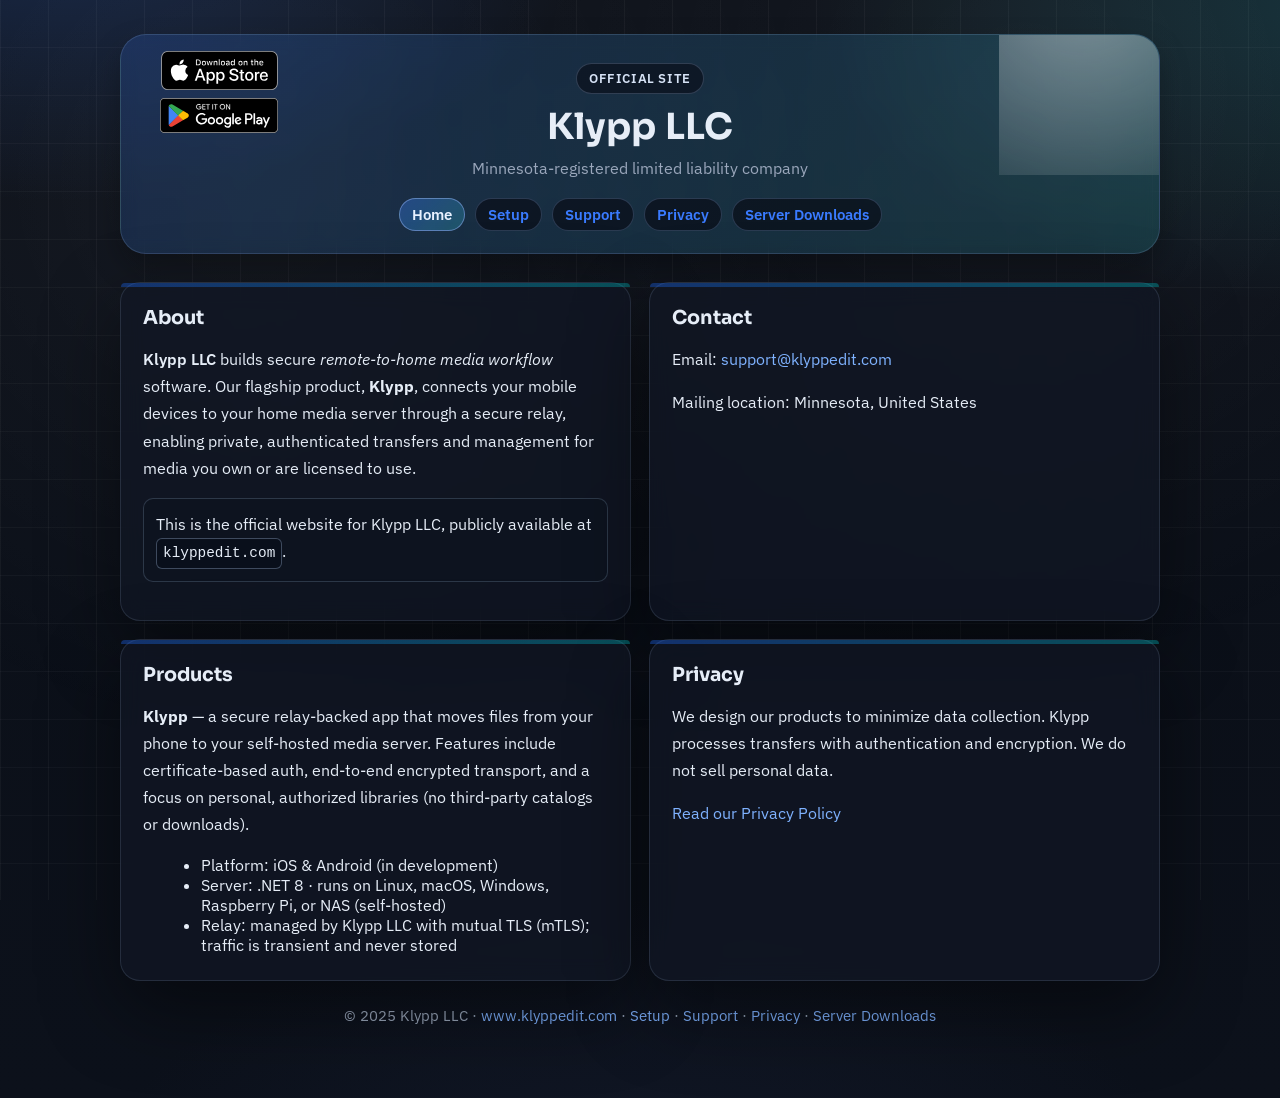
==== index.html @ 2ac0d542 "Added iOS and Android badges and links for download" ====
<!-- index.html -->
<!DOCTYPE html>
<html lang="en">

<head>
  <meta charset="UTF-8" />
  <title>Klypp LLC – Official Website</title>
  <meta name="viewport" content="width=device-width, initial-scale=1" />
  <meta name="description"
    content="Klypp LLC builds secure remote-to-home media workflow software, including the Klypp app." />

  <!-- Open Graph -->
  <meta property="og:title" content="Klypp LLC – Official Website" />
  <meta property="og:site_name" content="Klypp LLC" />
  <meta property="og:type" content="website" />
  <meta property="og:url" content="https://www.klyppedit.com/" />
  <meta property="og:description" content="Klypp LLC builds secure remote-to-home media workflow software." />

  <style>
    @import url("https://fonts.googleapis.com/css2?family=Sora:wght@500;600;700&family=IBM+Plex+Sans:wght@400;500;600;700&display=swap");

    :root {
      --bg: #0b0f17;
      --fg: #e6edf7;
      --muted: #9aa7bb;
      --card: rgba(17, 23, 36, .72);
      --link: #7fb2ff;
      --accent: #3a7bff;
      --accent-2: #36d1dc;
      --ring: rgba(63, 135, 255, .28);
      --radius: 20px;
      --border: rgba(141, 162, 196, .18);
      --shadow: 0 28px 80px rgba(0, 0, 0, .45);
      --shadow-soft: 0 14px 30px rgba(0, 0, 0, .28);
    }

    * {
      box-sizing: border-box;
    }

    body {
      font-family: "IBM Plex Sans", "Segoe UI", Tahoma, sans-serif;
      margin: 0;
      padding: 34px 16px 54px;
      background:
        radial-gradient(900px 520px at 5% -10%, rgba(58, 123, 255, .22) 0%, rgba(58, 123, 255, 0) 60%),
        radial-gradient(1000px 520px at 110% 0%, rgba(54, 209, 220, .18) 0%, rgba(54, 209, 220, 0) 60%),
        radial-gradient(1000px 700px at 50% 120%, rgba(20, 27, 45, .9) 0%, rgba(11, 15, 23, 0) 60%),
        linear-gradient(180deg, #0b0f17 0%, #0c111b 100%);
      color: var(--fg);
    }

    body::before {
      content: "";
      position: fixed;
      inset: 0;
      background:
        radial-gradient(circle at 20% 20%, rgba(255, 255, 255, .05), transparent 45%),
        radial-gradient(circle at 80% 10%, rgba(255, 255, 255, .05), transparent 45%),
        linear-gradient(90deg, rgba(255, 255, 255, .04) 1px, transparent 1px) 0 0/48px 48px,
        linear-gradient(0deg, rgba(255, 255, 255, .03) 1px, transparent 1px) 0 0/48px 48px;
      pointer-events: none;
      z-index: -1;
    }

    .wrap {
      max-width: 1040px;
      margin: 0 auto;
    }

    header.hero {
      text-align: center;
      margin-bottom: 28px;
      background: linear-gradient(135deg, rgba(58, 123, 255, .18), rgba(54, 209, 220, .16));
      border: 1px solid rgba(122, 150, 200, .25);
      border-radius: 26px;
      padding: 26px 20px 20px;
      box-shadow: var(--shadow-soft);
      position: relative;
      overflow: hidden;
      backdrop-filter: blur(8px);
      min-height: 220px;
      display: flex;
      flex-direction: column;
      align-items: center;
      justify-content: center;
    }

    header.hero::after {
      content: "";
      position: absolute;
      width: 280px;
      height: 280px;
      right: -120px;
      top: -140px;
      background: radial-gradient(circle at 30% 30%, rgba(255, 255, 255, .45), rgba(255, 255, 255, 0));
      pointer-events: none;
    }

    .eyebrow {
      display: inline-flex;
      align-items: center;
      gap: 8px;
      padding: 6px 12px;
      border-radius: 999px;
      background: rgba(10, 16, 28, .7);
      border: 1px solid rgba(141, 162, 196, .28);
      color: #d6e2f5;
      font-weight: 600;
      font-size: .82rem;
      margin-bottom: 10px;
      text-transform: uppercase;
      letter-spacing: .6px;
    }

    h1 {
      margin: 0 0 6px;
      font-size: 2.25rem;
      font-family: "Sora", "Trebuchet MS", sans-serif;
      letter-spacing: .2px;
    }

    .subtitle {
      color: var(--muted);
      margin: 0;
    }

    nav {
      display: flex;
      gap: 10px;
      justify-content: center;
      margin: 16px 0 0;
      flex-wrap: wrap;
    }

    nav a {
      color: var(--accent);
      text-decoration: none;
      padding: 6px 12px;
      border-radius: 999px;
      border: 1px solid rgba(122, 150, 200, .28);
      background: rgba(9, 14, 24, .7);
      font-weight: 600;
      font-size: .92rem;
    }

    nav a:hover {
      background: rgba(14, 22, 36, .85);
      border-color: rgba(140, 170, 220, .45);
    }

    nav a.is-active {
      background: linear-gradient(135deg, rgba(58, 123, 255, .35), rgba(54, 209, 220, .25));
      border-color: rgba(123, 158, 220, .65);
      color: #e8f1ff;
      cursor: default;
    }

    .hero-badges {
      position: absolute;
      top: 16px;
      left: 16px;
      display: inline-flex;
      flex-direction: column;
      gap: 8px;
      align-items: center;
      z-index: 2;
    }

    .store-badge {
      display: inline-flex;
      align-items: center;
      text-decoration: none;
      background: transparent;
      padding: 0;
      border-radius: 0;
    }

    .store-badge img {
      width: 150px;
      height: 35px;
      object-fit: contain;
      display: block;
    }

    .store-badge.ios img {
      width: 164px;
      height: 39px;
    }

    .store-badge:hover {
      text-decoration: none;
    }

    @media (max-width: 720px) {
      .hero-badges {
        position: static;
        margin-bottom: 10px;
        align-self: flex-start;
      }
    }

    .grid {
      display: grid;
      gap: 18px;
      grid-template-columns: 1fr;
    }

    @media (min-width: 880px) {
      .grid {
        grid-template-columns: 1fr 1fr;
      }
    }

    .card {
      background: var(--card);
      border-radius: var(--radius);
      box-shadow: var(--shadow);
      padding: 22px;
      border: 1px solid var(--border);
      position: relative;
      backdrop-filter: blur(12px);
    }

    .card::before {
      content: "";
      position: absolute;
      inset: 0 0 auto 0;
      height: 4px;
      border-radius: var(--radius) var(--radius) 0 0;
      background: linear-gradient(90deg, rgba(26, 91, 216, .6), rgba(0, 160, 166, .6));
      opacity: .7;
    }

    h2 {
      margin-top: 0;
      font-size: 1.2rem;
      font-family: "Sora", "Trebuchet MS", sans-serif;
    }

    p {
      line-height: 1.7;
    }

    ul {
      margin: .6rem 0 .2rem 1.1rem;
    }

    a {
      color: var(--link);
      text-decoration: none;
    }

    a:hover {
      text-decoration: underline;
    }

    .kbd {
      display: inline-block;
      padding: 2px 6px;
      border-radius: 6px;
      background: rgba(10, 16, 28, .85);
      border: 1px solid rgba(141, 162, 196, .4);
      color: #e6edf7;
      font-family: ui-monospace, SFMono-Regular, Menlo, Consolas, monospace;
      font-size: .9em;
    }

    .footer {
      text-align: center;
      color: var(--muted);
      margin-top: 22px;
      font-size: .95rem;
    }

    .note {
      background: rgba(13, 20, 32, .7);
      border: 1px solid rgba(141, 162, 196, .25);
      padding: 12px;
      border-radius: 10px;
    }

    .brand {
      font-weight: 600;
    }

    @media (prefers-reduced-motion: reduce) {
      * {
        animation-duration: .001ms !important;
        animation-iteration-count: 1 !important;
        transition: none !important;
      }
    }
  </style>

  <!-- JSON-LD -->
  <script type="application/ld+json">
  {
    "@context":"https://schema.org",
    "@type":"Organization",
    "name":"Klypp LLC",
    "url":"https://www.klyppedit.com/",
    "email":"support@klyppedit.com",
    "logo":"https://www.klyppedit.com/favicon.ico",
    "address": { "@type":"PostalAddress", "addressRegion":"Minnesota", "addressCountry":"US" }
  }
  </script>
</head>

<body>
  <div class="wrap">
    <header class="hero">
      <div class="hero-badges">
        <a class="store-badge ios" href="https://testflight.apple.com/join/W4XHxtNN" target="_blank" rel="noreferrer" aria-label="Download on the App Store">
          <img src="assets/app-store-badge.svg" alt="Download on the App Store" />
        </a>
        <a class="store-badge android" href="https://play.google.com/store/apps/details?id=com.klyppedit.klypp&pcampaignid=web_share" target="_blank" rel="noreferrer" aria-label="Get Klypp on Google Play (beta)">
          <img src="assets/google-play-badge.svg" alt="Get it on Google Play" />
        </a>
      </div>
      <div class="eyebrow">Official Site</div>
      <h1>Klypp LLC</h1>
      <p class="subtitle">Minnesota-registered limited liability company</p>
      <nav>
        <a href="/" class="is-active" aria-current="page">Home</a>
        <a href="setup/index.html">Setup</a>
        <a href="support/index.html">Support</a>
        <a href="privacy/index.html">Privacy</a>
        <a href="https://app.klyppedit.com/swagger">Server Downloads</a>
      </nav>
    </header>

    <div class="grid">
      <section class="card">
        <h2>About</h2>
        <p><span class="brand">Klypp LLC</span> builds secure <em>remote-to-home media workflow</em> software. Our
          flagship product, <strong>Klypp</strong>, connects your mobile devices to your home media server through a
          secure relay, enabling private, authenticated transfers and management for media you own or are licensed to
          use.</p>
        <p class="note">This is the official website for Klypp LLC, publicly available at <span
            class="kbd">klyppedit.com</span>.</p>
      </section>

      <section class="card">
        <h2>Contact</h2>
        <p>Email: <a href="mailto:support@klyppedit.com">support@klyppedit.com</a></p>
        <p>Mailing location: Minnesota, United States</p>
      </section>

      <section class="card">
        <h2>Products</h2>
        <p><strong>Klypp</strong> — a secure relay-backed app that moves files from your phone to your self-hosted media
          server. Features include certificate-based auth, end-to-end encrypted transport, and a focus on personal,
          authorized libraries (no third-party catalogs or downloads).</p>
          <ul>
            <li>Platform: iOS &amp; Android (in development)</li>
            <li>Server: .NET 8 · runs on Linux, macOS, Windows, Raspberry Pi, or NAS (self-hosted)</li>
            <li>Relay: managed by Klypp LLC with mutual TLS (mTLS); traffic is transient and never stored</li>
          </ul>
      </section>

      <section class="card">
        <h2>Privacy</h2>
        <p>We design our products to minimize data collection. Klypp processes transfers with authentication and
          encryption. We do not sell personal data.</p>
        <p><a href="privacy/index.html">Read our Privacy Policy</a></p>
      </section>
    </div>

    <p class="footer">© 2025 Klypp LLC · <a href="/">www.klyppedit.com</a> · <a href="setup/index.html">Setup</a> · <a
        href="support/index.html">Support</a> · <a href="privacy/index.html">Privacy</a> · <a href="https://app.klyppedit.com/swagger">Server Downloads</a></p>
  </div>
</body>
</html>
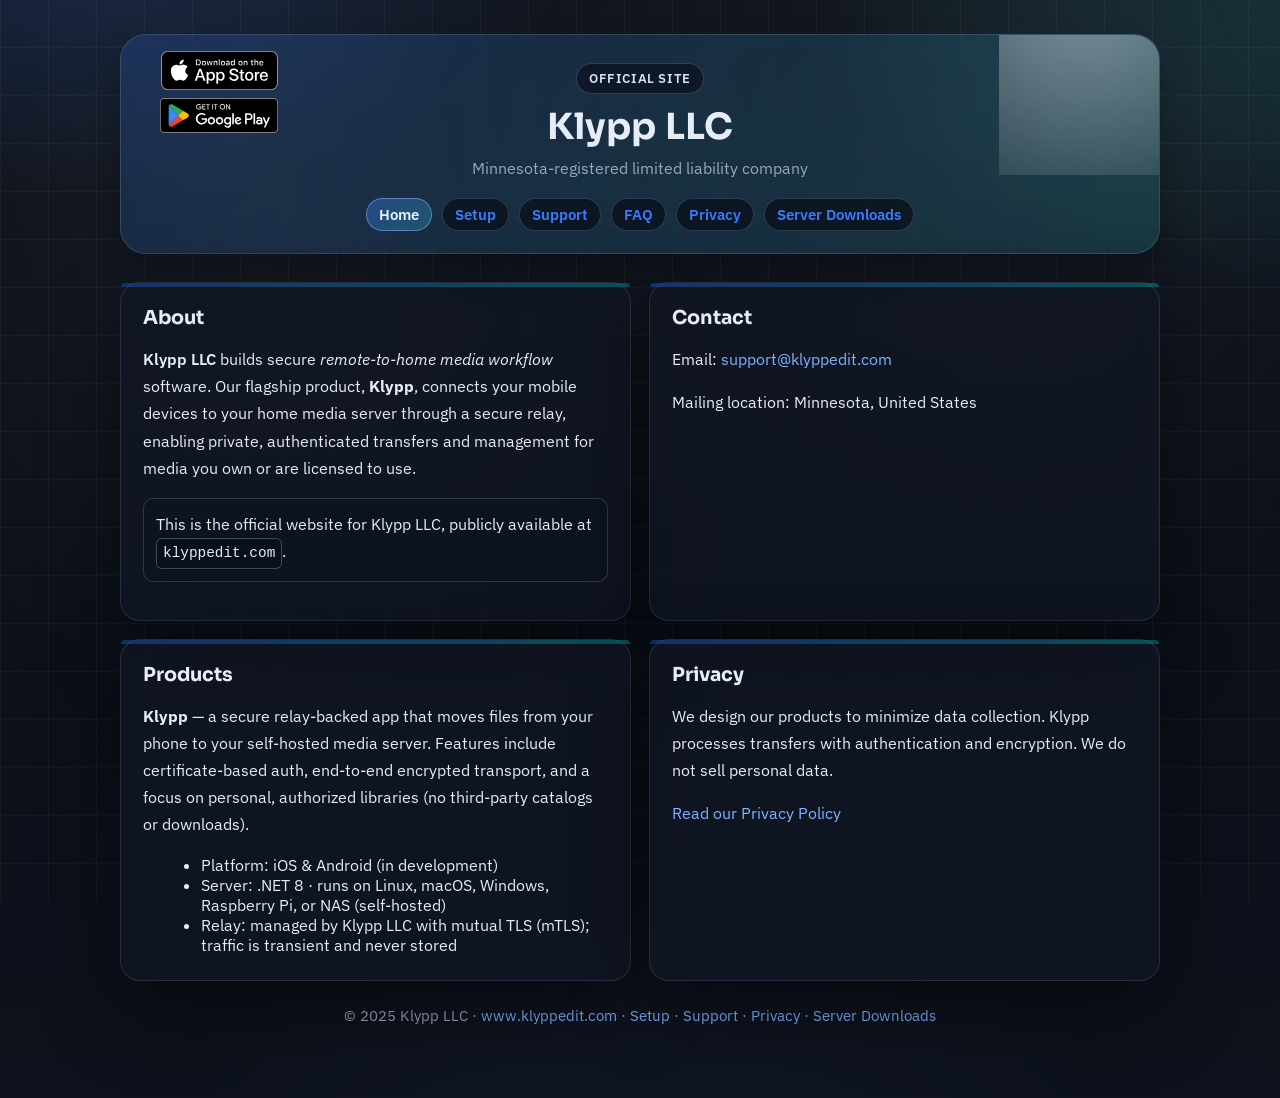
==== commit a06d50f5: "Added FAQ Section" ====
--- a/index.html
+++ b/index.html
@@ -5,6 +5,7 @@
 <head>
   <meta charset="UTF-8" />
   <title>Klypp LLC – Official Website</title>
+  <link rel="icon" href="favicon.ico">
   <meta name="viewport" content="width=device-width, initial-scale=1" />
   <meta name="description"
     content="Klypp LLC builds secure remote-to-home media workflow software, including the Klypp app." />
@@ -314,7 +315,7 @@
         <a class="store-badge ios" href="https://testflight.apple.com/join/W4XHxtNN" target="_blank" rel="noreferrer" aria-label="Download on the App Store">
           <img src="assets/app-store-badge.svg" alt="Download on the App Store" />
         </a>
-        <a class="store-badge android" href="https://play.google.com/store/apps/details?id=com.klyppedit.klypp&pcampaignid=web_share" target="_blank" rel="noreferrer" aria-label="Get Klypp on Google Play (beta)">
+        <a class="store-badge android" href="https://play.google.com/store/apps/details?id=com.klyppedit.klypp" target="_blank" rel="noreferrer" aria-label="Get Klypp on Google Play (beta)">
           <img src="assets/google-play-badge.svg" alt="Get it on Google Play" />
         </a>
       </div>
@@ -325,6 +326,7 @@
         <a href="/" class="is-active" aria-current="page">Home</a>
         <a href="setup/index.html">Setup</a>
         <a href="support/index.html">Support</a>
+        <a href="faq/index.html">FAQ</a>
         <a href="privacy/index.html">Privacy</a>
         <a href="https://app.klyppedit.com/swagger">Server Downloads</a>
       </nav>
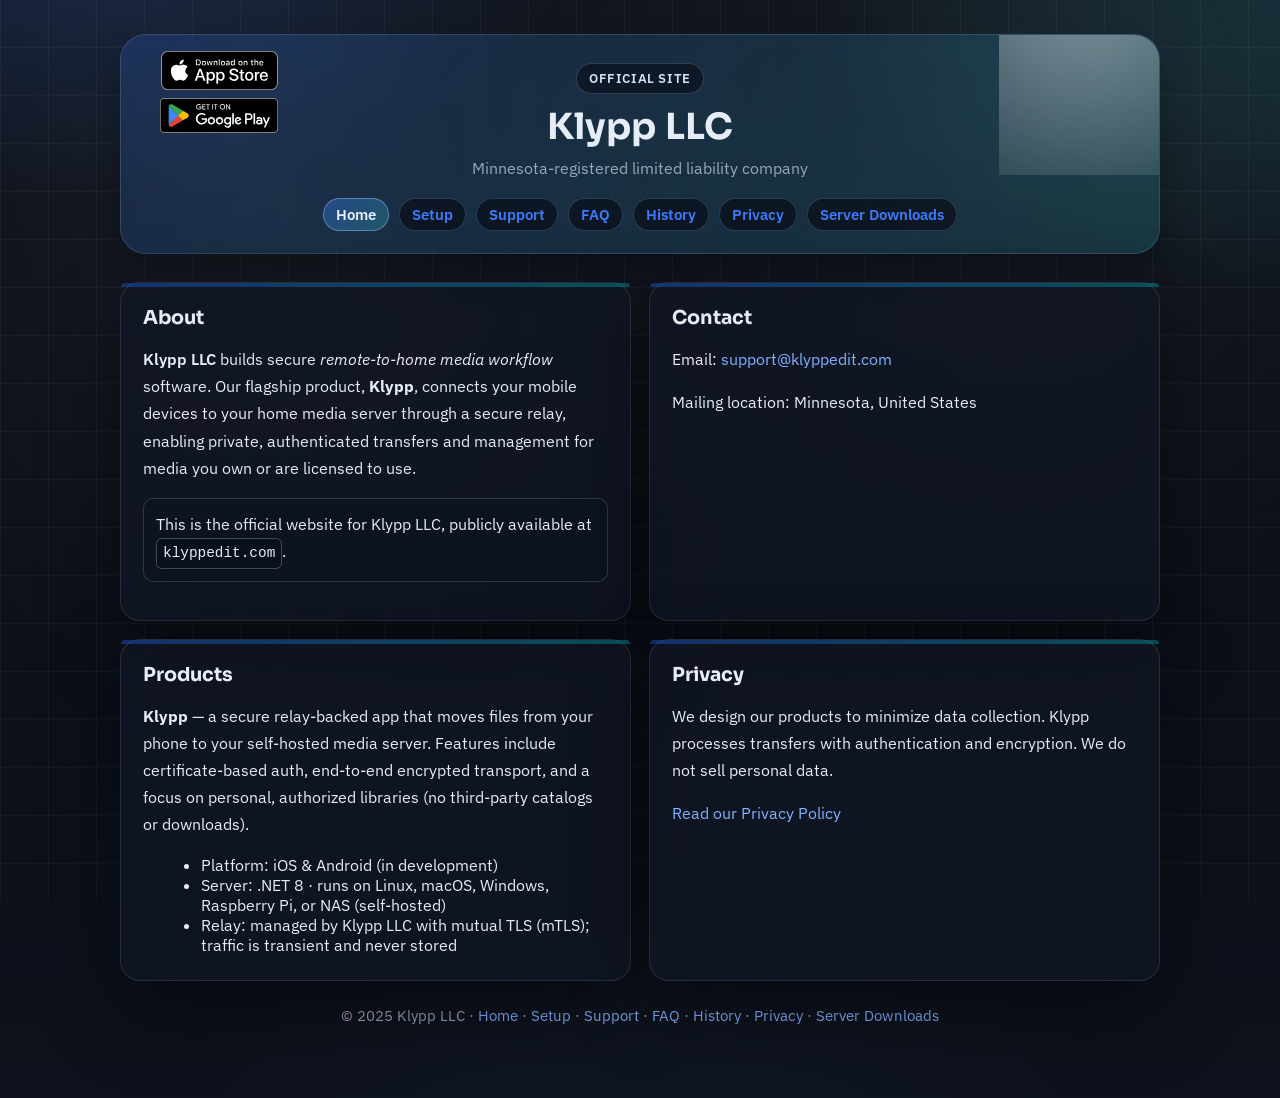
==== commit 147bab4a: "Added History page" ====
--- a/index.html
+++ b/index.html
@@ -312,7 +312,7 @@
   <div class="wrap">
     <header class="hero">
       <div class="hero-badges">
-        <a class="store-badge ios" href="https://testflight.apple.com/join/W4XHxtNN" target="_blank" rel="noreferrer" aria-label="Download on the App Store">
+        <a class="store-badge ios" href="https://apps.apple.com/us/app/klypp/id6753725499" target="_blank" rel="noreferrer" aria-label="Download on the App Store">
           <img src="assets/app-store-badge.svg" alt="Download on the App Store" />
         </a>
         <a class="store-badge android" href="https://play.google.com/store/apps/details?id=com.klyppedit.klypp" target="_blank" rel="noreferrer" aria-label="Get Klypp on Google Play (beta)">
@@ -327,6 +327,7 @@
         <a href="setup/index.html">Setup</a>
         <a href="support/index.html">Support</a>
         <a href="faq/index.html">FAQ</a>
+        <a href="history/index.html">History</a>
         <a href="privacy/index.html">Privacy</a>
         <a href="https://app.klyppedit.com/swagger">Server Downloads</a>
       </nav>
@@ -369,8 +370,8 @@
       </section>
     </div>
 
-    <p class="footer">© 2025 Klypp LLC · <a href="/">www.klyppedit.com</a> · <a href="setup/index.html">Setup</a> · <a
-        href="support/index.html">Support</a> · <a href="privacy/index.html">Privacy</a> · <a href="https://app.klyppedit.com/swagger">Server Downloads</a></p>
+    <p class="footer">© 2025 Klypp LLC · <a href="/">Home</a> · <a href="setup/index.html">Setup</a> · <a
+        href="support/index.html">Support</a> · <a href="faq/index.html">FAQ</a> · <a href="history/index.html">History</a> · <a href="privacy/index.html">Privacy</a> · <a href="https://app.klyppedit.com/swagger">Server Downloads</a></p>
   </div>
 </body>
 </html>
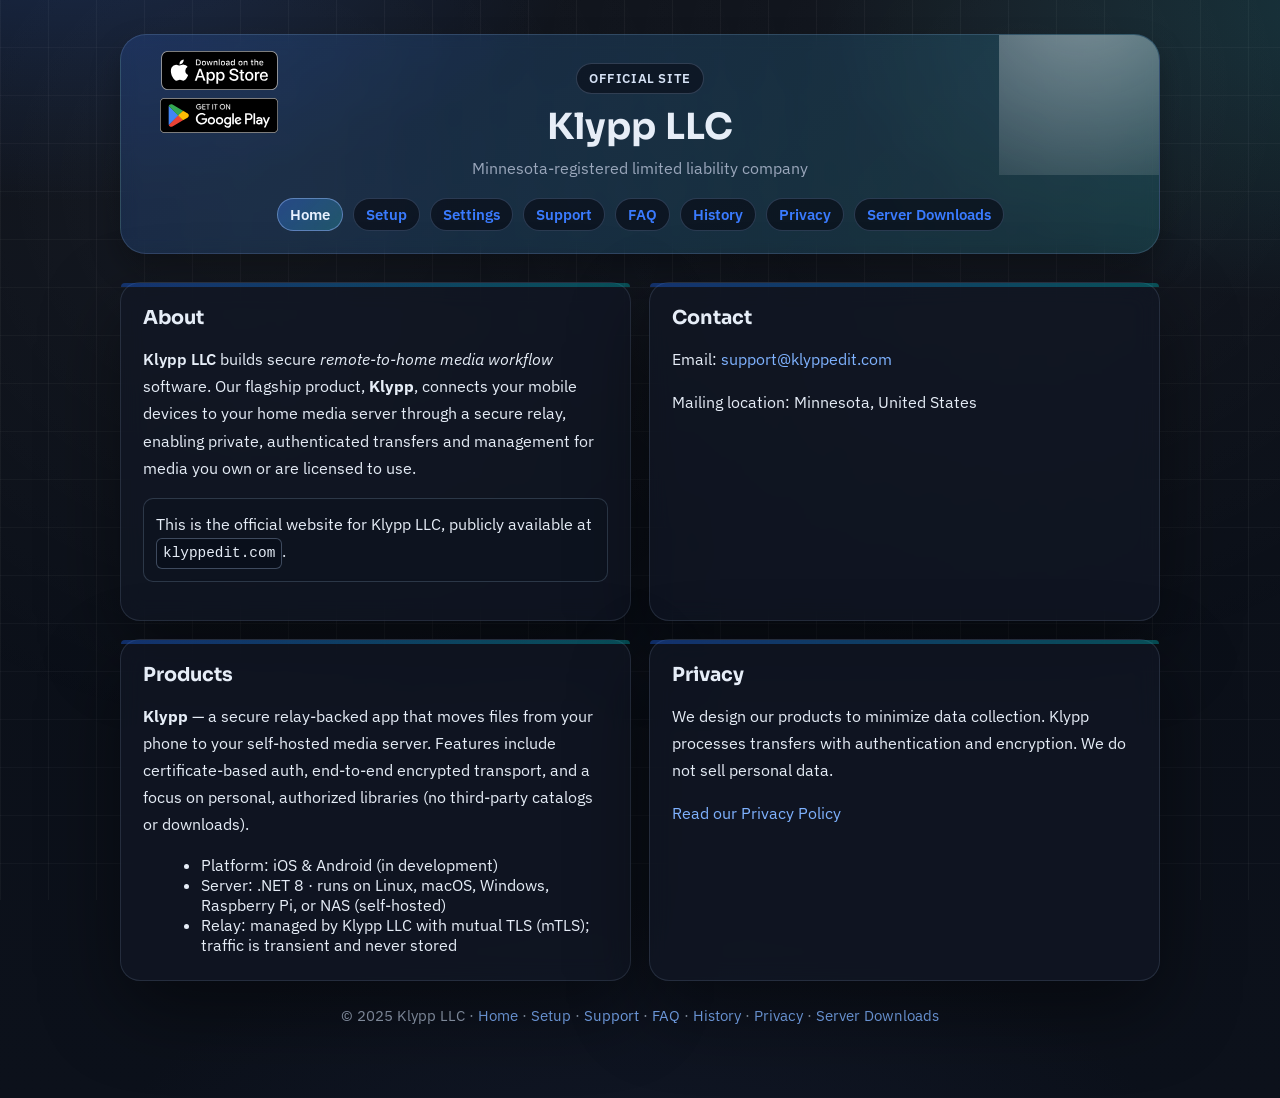
==== commit dde4485d: "add server settings and torrent setup guides" ====
--- a/index.html
+++ b/index.html
@@ -325,6 +325,7 @@
       <nav>
         <a href="/" class="is-active" aria-current="page">Home</a>
         <a href="setup/index.html">Setup</a>
+        <a href="settings/index.html">Settings</a>
         <a href="support/index.html">Support</a>
         <a href="faq/index.html">FAQ</a>
         <a href="history/index.html">History</a>
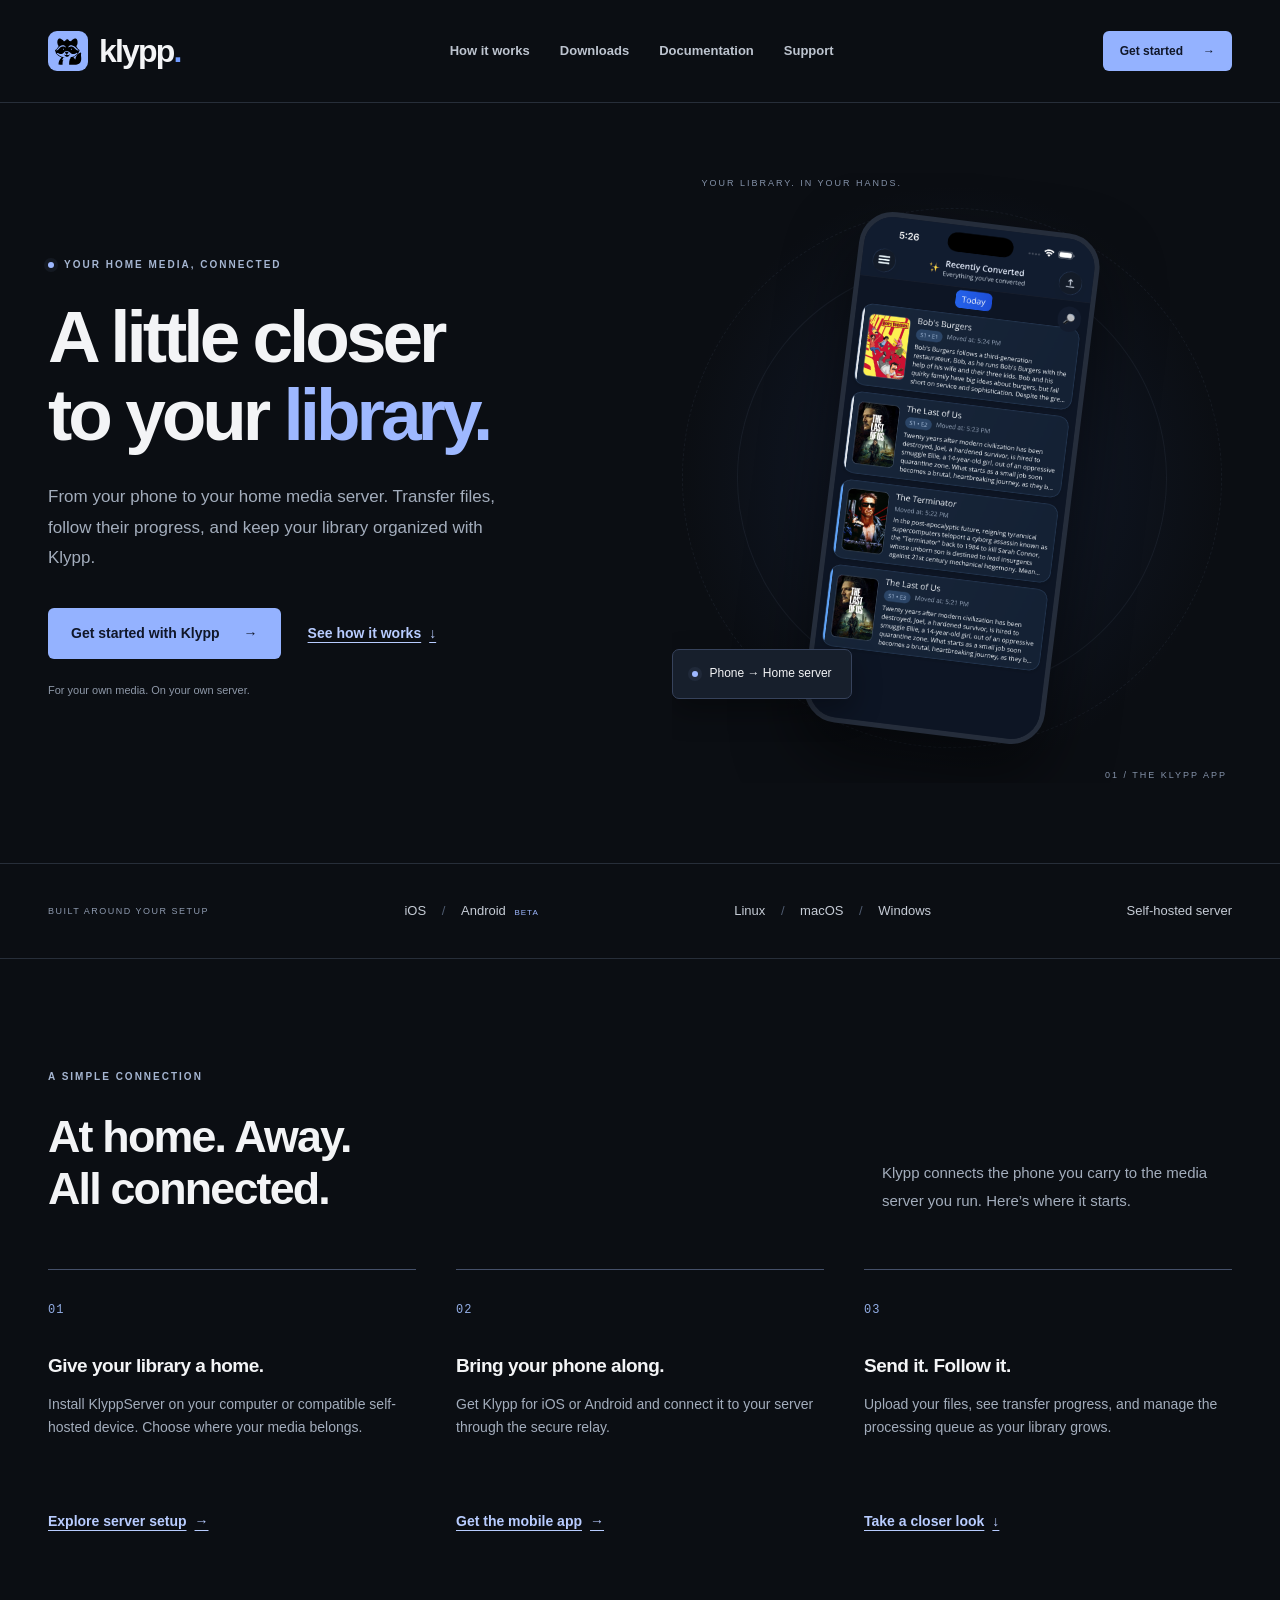
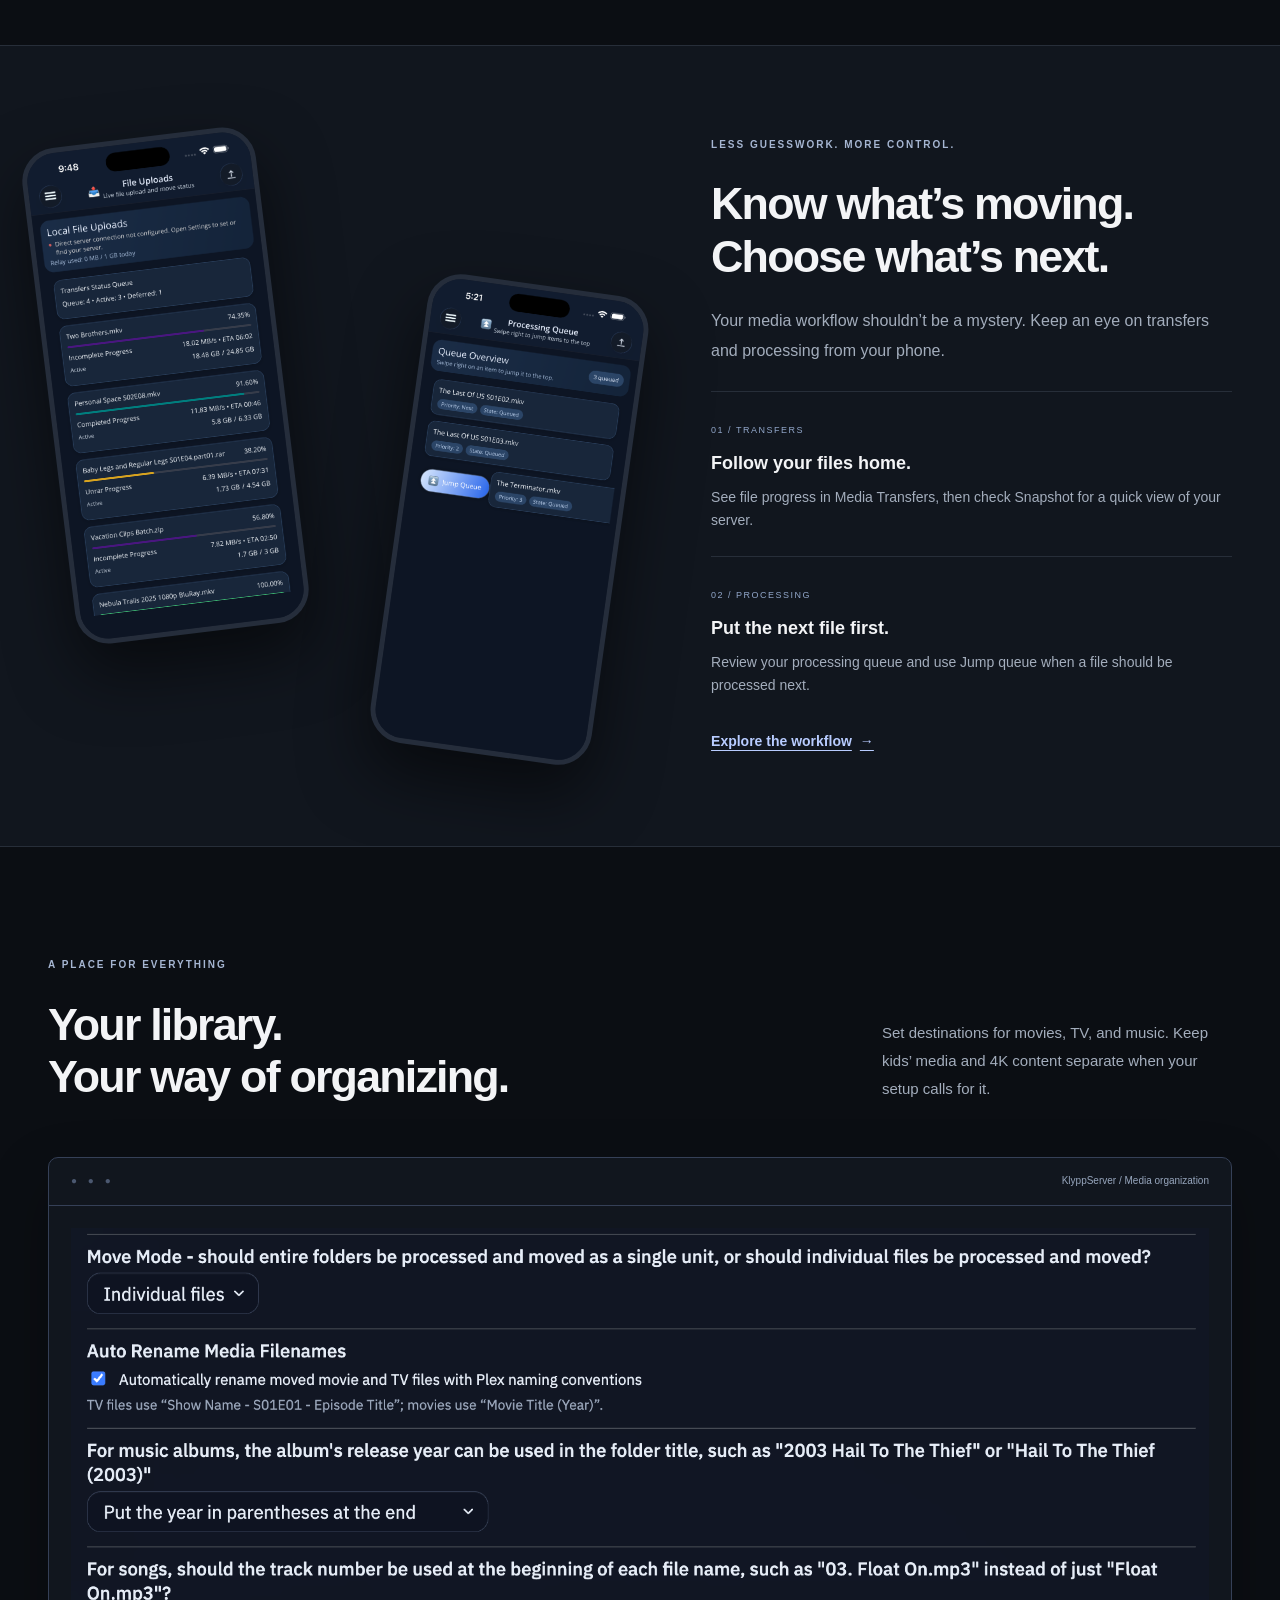
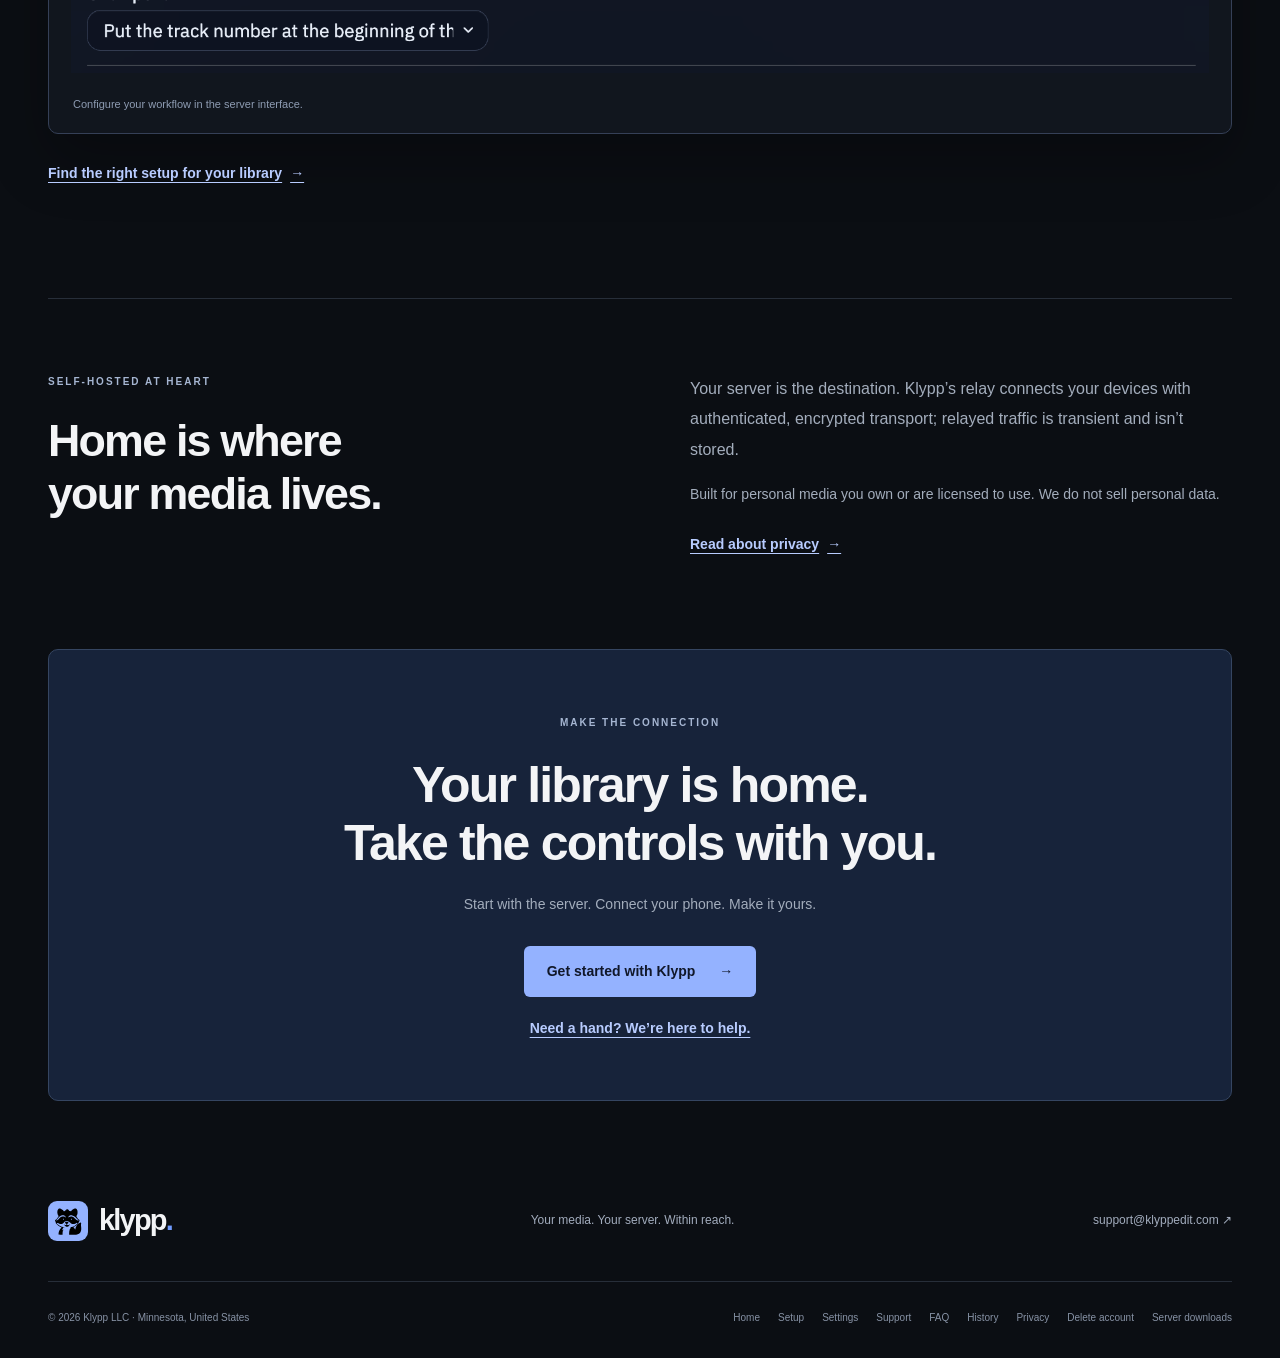
==== commit 9f17d366: "messing with new design" ====
--- a/index.html
+++ b/index.html
@@ -1,301 +1,22 @@
 <!-- index.html -->
 <!DOCTYPE html>
 <html lang="en">
-
 <head>
-  <meta charset="UTF-8" />
-  <title>Klypp LLC – Official Website</title>
-  <link rel="icon" href="favicon.ico">
-  <meta name="viewport" content="width=device-width, initial-scale=1" />
-  <meta name="description"
+<meta charset="UTF-8" />
+<title>Klypp LLC – Official Website</title>
+<link rel="icon" href="favicon.ico">
+<meta name="viewport" content="width=device-width, initial-scale=1" />
+<meta name="description"
     content="Klypp LLC builds secure remote-to-home media workflow software, including the Klypp app." />
-
-  <!-- Open Graph -->
-  <meta property="og:title" content="Klypp LLC – Official Website" />
-  <meta property="og:site_name" content="Klypp LLC" />
-  <meta property="og:type" content="website" />
-  <meta property="og:url" content="https://www.klyppedit.com/" />
-  <meta property="og:description" content="Klypp LLC builds secure remote-to-home media workflow software." />
-
-  <style>
-    @import url("https://fonts.googleapis.com/css2?family=Sora:wght@500;600;700&family=IBM+Plex+Sans:wght@400;500;600;700&display=swap");
-
-    :root {
-      --bg: #0b0f17;
-      --fg: #e6edf7;
-      --muted: #9aa7bb;
-      --card: rgba(17, 23, 36, .72);
-      --link: #7fb2ff;
-      --accent: #3a7bff;
-      --accent-2: #36d1dc;
-      --ring: rgba(63, 135, 255, .28);
-      --radius: 20px;
-      --border: rgba(141, 162, 196, .18);
-      --shadow: 0 28px 80px rgba(0, 0, 0, .45);
-      --shadow-soft: 0 14px 30px rgba(0, 0, 0, .28);
-    }
-
-    * {
-      box-sizing: border-box;
-    }
-
-    body {
-      font-family: "IBM Plex Sans", "Segoe UI", Tahoma, sans-serif;
-      margin: 0;
-      padding: 34px 16px 54px;
-      background:
-        radial-gradient(900px 520px at 5% -10%, rgba(58, 123, 255, .22) 0%, rgba(58, 123, 255, 0) 60%),
-        radial-gradient(1000px 520px at 110% 0%, rgba(54, 209, 220, .18) 0%, rgba(54, 209, 220, 0) 60%),
-        radial-gradient(1000px 700px at 50% 120%, rgba(20, 27, 45, .9) 0%, rgba(11, 15, 23, 0) 60%),
-        linear-gradient(180deg, #0b0f17 0%, #0c111b 100%);
-      color: var(--fg);
-    }
-
-    body::before {
-      content: "";
-      position: fixed;
-      inset: 0;
-      background:
-        radial-gradient(circle at 20% 20%, rgba(255, 255, 255, .05), transparent 45%),
-        radial-gradient(circle at 80% 10%, rgba(255, 255, 255, .05), transparent 45%),
-        linear-gradient(90deg, rgba(255, 255, 255, .04) 1px, transparent 1px) 0 0/48px 48px,
-        linear-gradient(0deg, rgba(255, 255, 255, .03) 1px, transparent 1px) 0 0/48px 48px;
-      pointer-events: none;
-      z-index: -1;
-    }
-
-    .wrap {
-      max-width: 1040px;
-      margin: 0 auto;
-    }
-
-    header.hero {
-      text-align: center;
-      margin-bottom: 28px;
-      background: linear-gradient(135deg, rgba(58, 123, 255, .18), rgba(54, 209, 220, .16));
-      border: 1px solid rgba(122, 150, 200, .25);
-      border-radius: 26px;
-      padding: 26px 20px 20px;
-      box-shadow: var(--shadow-soft);
-      position: relative;
-      overflow: hidden;
-      backdrop-filter: blur(8px);
-      min-height: 220px;
-      display: flex;
-      flex-direction: column;
-      align-items: center;
-      justify-content: center;
-    }
-
-    header.hero::after {
-      content: "";
-      position: absolute;
-      width: 280px;
-      height: 280px;
-      right: -120px;
-      top: -140px;
-      background: radial-gradient(circle at 30% 30%, rgba(255, 255, 255, .45), rgba(255, 255, 255, 0));
-      pointer-events: none;
-    }
-
-    .eyebrow {
-      display: inline-flex;
-      align-items: center;
-      gap: 8px;
-      padding: 6px 12px;
-      border-radius: 999px;
-      background: rgba(10, 16, 28, .7);
-      border: 1px solid rgba(141, 162, 196, .28);
-      color: #d6e2f5;
-      font-weight: 600;
-      font-size: .82rem;
-      margin-bottom: 10px;
-      text-transform: uppercase;
-      letter-spacing: .6px;
-    }
-
-    h1 {
-      margin: 0 0 6px;
-      font-size: 2.25rem;
-      font-family: "Sora", "Trebuchet MS", sans-serif;
-      letter-spacing: .2px;
-    }
-
-    .subtitle {
-      color: var(--muted);
-      margin: 0;
-    }
-
-    nav {
-      display: flex;
-      gap: 10px;
-      justify-content: center;
-      margin: 16px 0 0;
-      flex-wrap: wrap;
-    }
-
-    nav a {
-      color: var(--accent);
-      text-decoration: none;
-      padding: 6px 12px;
-      border-radius: 999px;
-      border: 1px solid rgba(122, 150, 200, .28);
-      background: rgba(9, 14, 24, .7);
-      font-weight: 600;
-      font-size: .92rem;
-    }
-
-    nav a:hover {
-      background: rgba(14, 22, 36, .85);
-      border-color: rgba(140, 170, 220, .45);
-    }
-
-    nav a.is-active {
-      background: linear-gradient(135deg, rgba(58, 123, 255, .35), rgba(54, 209, 220, .25));
-      border-color: rgba(123, 158, 220, .65);
-      color: #e8f1ff;
-      cursor: default;
-    }
-
-    .hero-badges {
-      position: absolute;
-      top: 16px;
-      left: 16px;
-      display: inline-flex;
-      flex-direction: column;
-      gap: 8px;
-      align-items: center;
-      z-index: 2;
-    }
-
-    .store-badge {
-      display: inline-flex;
-      align-items: center;
-      text-decoration: none;
-      background: transparent;
-      padding: 0;
-      border-radius: 0;
-    }
-
-    .store-badge img {
-      width: 150px;
-      height: 35px;
-      object-fit: contain;
-      display: block;
-    }
-
-    .store-badge.ios img {
-      width: 164px;
-      height: 39px;
-    }
-
-    .store-badge:hover {
-      text-decoration: none;
-    }
-
-    @media (max-width: 720px) {
-      .hero-badges {
-        position: static;
-        margin-bottom: 10px;
-        align-self: flex-start;
-      }
-    }
-
-    .grid {
-      display: grid;
-      gap: 18px;
-      grid-template-columns: 1fr;
-    }
-
-    @media (min-width: 880px) {
-      .grid {
-        grid-template-columns: 1fr 1fr;
-      }
-    }
-
-    .card {
-      background: var(--card);
-      border-radius: var(--radius);
-      box-shadow: var(--shadow);
-      padding: 22px;
-      border: 1px solid var(--border);
-      position: relative;
-      backdrop-filter: blur(12px);
-    }
-
-    .card::before {
-      content: "";
-      position: absolute;
-      inset: 0 0 auto 0;
-      height: 4px;
-      border-radius: var(--radius) var(--radius) 0 0;
-      background: linear-gradient(90deg, rgba(26, 91, 216, .6), rgba(0, 160, 166, .6));
-      opacity: .7;
-    }
-
-    h2 {
-      margin-top: 0;
-      font-size: 1.2rem;
-      font-family: "Sora", "Trebuchet MS", sans-serif;
-    }
-
-    p {
-      line-height: 1.7;
-    }
-
-    ul {
-      margin: .6rem 0 .2rem 1.1rem;
-    }
-
-    a {
-      color: var(--link);
-      text-decoration: none;
-    }
-
-    a:hover {
-      text-decoration: underline;
-    }
-
-    .kbd {
-      display: inline-block;
-      padding: 2px 6px;
-      border-radius: 6px;
-      background: rgba(10, 16, 28, .85);
-      border: 1px solid rgba(141, 162, 196, .4);
-      color: #e6edf7;
-      font-family: ui-monospace, SFMono-Regular, Menlo, Consolas, monospace;
-      font-size: .9em;
-    }
-
-    .footer {
-      text-align: center;
-      color: var(--muted);
-      margin-top: 22px;
-      font-size: .95rem;
-    }
-
-    .note {
-      background: rgba(13, 20, 32, .7);
-      border: 1px solid rgba(141, 162, 196, .25);
-      padding: 12px;
-      border-radius: 10px;
-    }
-
-    .brand {
-      font-weight: 600;
-    }
-
-    @media (prefers-reduced-motion: reduce) {
-      * {
-        animation-duration: .001ms !important;
-        animation-iteration-count: 1 !important;
-        transition: none !important;
-      }
-    }
-  </style>
-
-  <!-- JSON-LD -->
-  <script type="application/ld+json">
+<!-- Open Graph -->
+<meta property="og:title" content="Klypp LLC – Official Website" />
+<meta property="og:site_name" content="Klypp LLC" />
+<meta property="og:type" content="website" />
+<meta property="og:url" content="https://www.klyppedit.com/" />
+<meta property="og:description" content="Klypp LLC builds secure remote-to-home media workflow software." />
+<link rel="stylesheet" href="assets/site.css?v=link-cues">
+<!-- JSON-LD -->
+<script type="application/ld+json">
   {
     "@context":"https://schema.org",
     "@type":"Organization",
@@ -307,72 +28,187 @@
   }
   </script>
 </head>
-
 <body>
-  <div class="wrap">
-    <header class="hero">
-      <div class="hero-badges">
-        <a class="store-badge ios" href="https://apps.apple.com/us/app/klypp/id6753725499" target="_blank" rel="noreferrer" aria-label="Download on the App Store">
-          <img src="assets/app-store-badge.svg" alt="Download on the App Store" />
-        </a>
-        <a class="store-badge android" href="https://play.google.com/store/apps/details?id=com.klyppedit.klypp" target="_blank" rel="noreferrer" aria-label="Get Klypp on Google Play (beta)">
-          <img src="assets/google-play-badge.svg" alt="Get it on Google Play" />
-        </a>
-      </div>
-      <div class="eyebrow">Official Site</div>
-      <h1>Klypp LLC</h1>
-      <p class="subtitle">Minnesota-registered limited liability company</p>
-      <nav>
-        <a href="/" class="is-active" aria-current="page">Home</a>
-        <a href="setup/index.html">Setup</a>
-        <a href="settings/index.html">Settings</a>
-        <a href="support/index.html">Support</a>
-        <a href="faq/index.html">FAQ</a>
-        <a href="history/index.html">History</a>
-        <a href="privacy/index.html">Privacy</a>
-        <a href="https://app.klyppedit.com/swagger">Server Downloads</a>
-      </nav>
-    </header>
-
-    <div class="grid">
-      <section class="card">
-        <h2>About</h2>
-        <p><span class="brand">Klypp LLC</span> builds secure <em>remote-to-home media workflow</em> software. Our
-          flagship product, <strong>Klypp</strong>, connects your mobile devices to your home media server through a
-          secure relay, enabling private, authenticated transfers and management for media you own or are licensed to
-          use.</p>
-        <p class="note">This is the official website for Klypp LLC, publicly available at <span
-            class="kbd">klyppedit.com</span>.</p>
-      </section>
-
-      <section class="card">
-        <h2>Contact</h2>
-        <p>Email: <a href="mailto:support@klyppedit.com">support@klyppedit.com</a></p>
-        <p>Mailing location: Minnesota, United States</p>
-      </section>
-
-      <section class="card">
-        <h2>Products</h2>
-        <p><strong>Klypp</strong> — a secure relay-backed app that moves files from your phone to your self-hosted media
-          server. Features include certificate-based auth, end-to-end encrypted transport, and a focus on personal,
-          authorized libraries (no third-party catalogs or downloads).</p>
-          <ul>
-            <li>Platform: iOS &amp; Android (in development)</li>
-            <li>Server: .NET 8 · runs on Linux, macOS, Windows, Raspberry Pi, or NAS (self-hosted)</li>
-            <li>Relay: managed by Klypp LLC with mutual TLS (mTLS); traffic is transient and never stored</li>
-          </ul>
-      </section>
-
-      <section class="card">
-        <h2>Privacy</h2>
-        <p>We design our products to minimize data collection. Klypp processes transfers with authentication and
-          encryption. We do not sell personal data.</p>
-        <p><a href="privacy/index.html">Read our Privacy Policy</a></p>
-      </section>
-    </div>
-
-    <p class="footer">© 2025 Klypp LLC · <a href="/">Home</a> · <a href="setup/index.html">Setup</a> · <a
-        href="support/index.html">Support</a> · <a href="faq/index.html">FAQ</a> · <a href="history/index.html">History</a> · <a href="privacy/index.html">Privacy</a> · <a href="https://app.klyppedit.com/swagger">Server Downloads</a></p>
-  </div>
+<a class="skip" href="#main">Skip to content</a>
+<header class="site-header">
+<div class="container nav-row">
+<a class="logo" href="./" aria-label="Klypp home">
+<img class="brand-mascot" src="assets/klypp-mascot.svg" width="40" height="40" alt="">klypp<span class="brand-dot">.</span>
+</a>
+<nav aria-label="Main navigation">
+<a href="index.html#how-it-works">How it works</a>
+<a href="downloads/index.html">Downloads</a>
+<a href="documentation/index.html">Documentation</a>
+<a href="support/index.html">Support</a>
+</nav>
+<a class="button small" href="downloads/index.html">Get started <span aria-hidden="true">→</span>
+</a>
+</div>
+</header>
+<main id="main">
+<section class="container hero-section">
+<div class="hero-copy">
+<p class="eyebrow">
+<span class="status-dot">
+</span> YOUR HOME MEDIA, CONNECTED</p>
+<h1>A little closer<br>to your <span>library.</span>
+</h1>
+<p class="lead">From your phone to your home media server. Transfer files, follow their progress, and keep your library organized with Klypp.</p>
+<div class="actions">
+<a class="button" href="downloads/index.html">Get started with Klypp <span aria-hidden="true">→</span>
+</a>
+<a class="text-link" href="#how-it-works">See how it works <span aria-hidden="true">↓</span>
+</a>
+</div>
+<p class="hero-note">For your own media. On your own server.</p>
+</div>
+<div class="hero-visual">
+<div class="orbit orbit-one">
+</div>
+<div class="orbit orbit-two">
+</div>
+<span class="visual-label">YOUR LIBRARY. IN YOUR HANDS.</span>
+<figure class="phone hero-phone">
+<img src="screenshots/RecentlyAddedMedia.png" width="1320" height="2868" alt="Klypp mobile app showing recently processed movies and TV episodes" fetchpriority="high">
+</figure>
+<div class="connection-tag">
+<span class="status-dot">
+</span> Phone → Home server</div>
+<span class="visual-index">01 / THE KLYPP APP</span>
+</div>
+</section>
+<div class="platform-strip">
+<div class="container">
+<span>BUILT AROUND YOUR SETUP</span>
+<p>iOS <i> / </i> Android <span class="beta">BETA</span>
+</p>
+<p>Linux <i> / </i> macOS <i> / </i> Windows</p>
+<p>Self-hosted server
+</p>
+</div>
+</div>
+<section class="container section" id="how-it-works">
+<div class="section-heading">
+<div>
+<p class="eyebrow">A SIMPLE CONNECTION</p>
+<h2>At home. Away.<br>All connected.</h2>
+</div>
+<p>Klypp connects the phone you carry to the media server you run. Here’s where it starts.</p>
+</div>
+<ol class="steps">
+<li>
+<span class="step-number">01</span>
+<h3>Give your library a home.</h3>
+<p>Install KlyppServer on your computer or compatible self-hosted device. Choose where your media belongs.</p>
+<a class="text-link" href="setup/index.html">Explore server setup <span aria-hidden="true">→</span>
+</a>
+</li>
+<li>
+<span class="step-number">02</span>
+<h3>Bring your phone along.</h3>
+<p>Get Klypp for iOS or Android and connect it to your server through the secure relay.</p>
+<a class="text-link" href="downloads/index.html#mobile">Get the mobile app <span aria-hidden="true">→</span>
+</a>
+</li>
+<li>
+<span class="step-number">03</span>
+<h3>Send it. Follow it.</h3>
+<p>Upload your files, see transfer progress, and manage the processing queue as your library grows.</p>
+<a class="text-link" href="#in-control">Take a closer look <span aria-hidden="true">↓</span>
+</a>
+</li>
+</ol>
+</section>
+<section class="feature-band" id="in-control">
+<div class="container feature-layout">
+<div class="app-showcase">
+<figure class="phone feature-phone">
+<img src="screenshots/Transfers.png" width="1320" height="2868" loading="lazy" alt="Klypp Media Transfers screen with file transfer progress">
+</figure>
+<figure class="phone secondary-phone">
+<img src="screenshots/ProcessingQueue.png" width="1320" height="2868" loading="lazy" alt="Klypp Processing Queue screen showing queued media files">
+</figure>
+</div>
+<div class="feature-copy">
+<p class="eyebrow">LESS GUESSWORK. MORE CONTROL.</p>
+<h2>Know what’s moving.<br>Choose what’s next.</h2>
+<p class="section-intro">Your media workflow shouldn’t be a mystery. Keep an eye on transfers and processing from your phone.</p>
+<div class="feature-detail">
+<span>01 / TRANSFERS</span>
+<h3>Follow your files home.</h3>
+<p>See file progress in Media Transfers, then check Snapshot for a quick view of your server.</p>
+</div>
+<div class="feature-detail">
+<span>02 / PROCESSING</span>
+<h3>Put the next file first.</h3>
+<p>Review your processing queue and use Jump queue when a file should be processed next.</p>
+</div>
+<a class="text-link" href="setup/index.html#jump-queue">Explore the workflow <span aria-hidden="true">→</span>
+</a>
+</div>
+</div>
+</section>
+<section class="container section organization">
+<div class="section-heading">
+<div>
+<p class="eyebrow">A PLACE FOR EVERYTHING</p>
+<h2>Your library.<br>Your way of organizing.</h2>
+</div>
+<p>Set destinations for movies, TV, and music. Keep kids’ media and 4K content separate when your setup calls for it.</p>
+</div>
+<figure class="desktop-window">
+<div class="window-bar">
+<span aria-hidden="true">● ● ●</span>
+<span>KlyppServer / Media organization</span>
+</div>
+<img src="screenshots/Server-MediaOrganization.png" width="1786" height="698" loading="lazy" alt="KlyppServer media organization settings, including move mode and automatic file naming">
+<figcaption>Configure your workflow in the server interface.</figcaption>
+</figure>
+<a class="text-link" href="setup/index.html">Find the right setup for your library <span aria-hidden="true">→</span>
+</a>
+</section>
+<section class="container privacy-section">
+<div>
+<p class="eyebrow">SELF-HOSTED AT HEART</p>
+<h2>Home is where<br>your media lives.</h2>
+</div>
+<div>
+<p class="section-intro">Your server is the destination. Klypp’s relay connects your devices with authenticated, encrypted transport; relayed traffic is transient and isn’t stored.</p>
+<p>Built for personal media you own or are licensed to use. We do not sell personal data.</p>
+<a class="text-link" href="privacy/index.html">Read about privacy <span aria-hidden="true">→</span>
+</a>
+</div>
+</section>
+<section class="container closing">
+<p class="eyebrow">MAKE THE CONNECTION</p>
+<h2>Your library is home.<br>Take the controls with you.</h2>
+<p>Start with the server. Connect your phone. Make it yours.</p>
+<a class="button" href="downloads/index.html">Get started with Klypp <span aria-hidden="true">→</span>
+</a>
+<a class="text-link closing-help" href="support/index.html">Need a hand? We’re here to help.</a>
+</section>
+</main>
+<footer class="container site-footer">
+<div class="footer-top">
+<a class="logo" href="./"><img class="brand-mascot" src="assets/klypp-mascot.svg" width="40" height="40" alt="">klypp<span class="brand-dot">.</span>
+</a>
+<p>Your media. Your server. Within reach.</p>
+<a href="mailto:support@klyppedit.com">support@klyppedit.com ↗</a>
+</div>
+<div class="footer-bottom">
+<span>© 2026 Klypp LLC · Minnesota, United States</span>
+<nav aria-label="Footer navigation">
+<a href="./">Home</a>
+<a href="setup/index.html">Setup</a>
+<a href="settings/index.html">Settings</a>
+<a href="support/index.html">Support</a>
+<a href="faq/index.html">FAQ</a>
+<a href="history/index.html">History</a>
+<a href="privacy/index.html">Privacy</a>
+<a href="delete-account/index.html">Delete account</a>
+<a href="https://app.klyppedit.com/swagger">Server downloads</a>
+</nav>
+</div>
+</footer>
 </body>
 </html>
--- a/assets/site.css
+++ b/assets/site.css
@@ -0,0 +1,871 @@
+:root {
+  color-scheme:dark;
+  --bg:#0b0e13;
+  --panel:#11161e;
+  --text:#f3f4f6;
+  --muted:#a3adbc;
+  --line:#272e39;
+  --blue:#709bff;
+}
+* {
+  box-sizing:border-box;
+}
+html {
+  scroll-behavior:smooth;
+  scroll-padding-top:100px;
+}
+body {
+  margin:0;
+  background:var(--bg);
+  color:var(--text);
+  font-family:Inter,-apple-system,BlinkMacSystemFont,"Segoe UI",sans-serif;
+  font-size:16px;
+  line-height:1.65;
+}
+a {
+  color:inherit;
+  text-decoration:none;
+}
+a:hover {
+  color:#a6c0ff;
+}
+a:focus-visible,summary:focus-visible {
+  outline:3px solid var(--blue);
+  outline-offset:6px;
+}
+img {
+  max-width:100%;
+  display:block;
+  height:auto;
+}
+figure,p,h1,h2,h3 {
+  margin:0;
+}
+p {
+  color:var(--muted);
+}
+.container {
+  width:min(1200px,calc(100% - 96px));
+  margin-inline:auto;
+}
+.skip {
+  position:absolute;
+  top:-100px;
+  left:20px;
+  background:white;
+  color:black;
+  padding:12px;
+  z-index:20;
+}
+.skip:focus {
+  top:10px;
+}
+.site-header {
+  border-bottom:1px solid var(--line);
+  background:var(--bg);
+}
+.nav-row {
+  min-height:102px;
+  display:flex;
+  align-items:center;
+  justify-content:space-between;
+  gap:32px;
+}
+.logo {
+  display:inline-flex;
+  align-items:center;
+  font-size:32px;
+  font-weight:750;
+  letter-spacing:-1.8px;
+  line-height:1;
+}
+.brand-dot {
+  color:var(--blue);
+}
+.nav-row nav {
+  display:flex;
+  gap:30px;
+  color:#bdc4cf;
+  font-size:13px;
+  font-weight:550;
+}
+.button {
+  display:inline-flex;
+  align-items:center;
+  justify-content:center;
+  gap:24px;
+  background:#94b2ff;
+  color:#101729;
+  padding:15px 23px;
+  border-radius:6px;
+  font-size:14px;
+  font-weight:700;
+  line-height:1.5;
+  transition:background .2s,transform .2s;
+}
+.button:hover {
+  background:#bbceff;
+  color:#101729;
+  transform:translateY(-2px);
+}
+.button.small {
+  padding:11px 17px;
+  font-size:12px;
+  gap:20px;
+}
+.eyebrow {
+  font-size:10px;
+  font-weight:700;
+  letter-spacing:2px;
+  color:#a6b6d2;
+  display:flex;
+  align-items:center;
+  gap:10px;
+  margin-bottom:24px;
+}
+.status-dot {
+  display:inline-block;
+  width:6px;
+  height:6px;
+  border-radius:50%;
+  background:#9eb8ff;
+  box-shadow:0 0 0 4px #9eb8ff10;
+  flex-shrink:0;
+}
+h1 {
+  font-size:clamp(48px,5.7vw,78px);
+  line-height:1.08;
+  font-weight:600;
+  letter-spacing:-4px;
+}
+h1 span {
+  color:#9eb8ff;
+}
+.hero-section {
+  display:grid;
+  grid-template-columns:1.05fr 1fr;
+  align-items:center;
+  gap:35px;
+  padding-block:70px 80px;
+  min-height:760px;
+}
+.hero-copy {
+  position:relative;
+  z-index:1;
+}
+.lead {
+  font-size:17px;
+  line-height:1.8;
+  max-width:460px;
+  margin-top:27px;
+}
+.actions {
+  display:flex;
+  gap:27px;
+  align-items:center;
+  flex-wrap:wrap;
+  margin-top:34px;
+}
+.text-link {
+  display:inline-flex;
+  align-items:center;
+  gap:8px;
+  min-height:28px;
+  font-size:14px;
+  font-weight:600;
+  color:#b8ccff;
+  text-decoration:underline;
+  text-underline-offset:4px;
+}
+.text-link:hover {
+  color:#e3ebff;
+  text-decoration-thickness:2px;
+}
+.hero-note {
+  font-size:11px;
+  margin-top:22px;
+  color:#8e98a8;
+}
+.hero-visual {
+  position:relative;
+  min-height:610px;
+  display:grid;
+  place-items:center;
+  background:radial-gradient(ellipse at center,#253b6a50,transparent 68%);
+  isolation:isolate;
+}
+.phone {
+  border:5px solid #252d3b;
+  border-radius:34px;
+  overflow:hidden;
+  background:#111827;
+  box-shadow:0 30px 65px #0008;
+}
+.hero-phone {
+  width:242px;
+  transform:rotate(7deg);
+  position:relative;
+  z-index:2;
+}
+.orbit {
+  position:absolute;
+  border:1px solid #7285a61a;
+  border-radius:50%;
+  width:430px;
+  height:430px;
+  transform:rotate(-30deg);
+}
+.orbit-two {
+  width:540px;
+  height:540px;
+  border-style:dashed;
+}
+.visual-label {
+  position:absolute;
+  top:3px;
+  left:30px;
+  letter-spacing:2px;
+  font-size:9px;
+  color:#8492a9;
+}
+.visual-index {
+  position:absolute;
+  bottom:0;
+  right:5px;
+  font-size:9px;
+  letter-spacing:2px;
+  color:#8492a9;
+}
+.connection-tag {
+  position:absolute;
+  z-index:3;
+  bottom:84px;
+  left:0;
+  background:#171f2c;
+  border:1px solid #36425b;
+  border-radius:7px;
+  padding:14px 19px;
+  display:flex;
+  gap:12px;
+  align-items:center;
+  font-size:12px;
+  box-shadow:0 12px 30px #0005;
+}
+.platform-strip {
+  border-block:1px solid var(--line);
+}
+.platform-strip .container {
+  display:flex;
+  align-items:center;
+  justify-content:space-between;
+  gap:25px;
+  min-height:94px;
+  font-size:13px;
+}
+.platform-strip .container>span {
+  font-size:9px;
+  color:#8d99ae;
+  letter-spacing:1.5px;
+}
+.platform-strip p {
+  color:#c6ccd6;
+}
+.platform-strip i {
+  font-style:normal;
+  color:#4f5b70;
+  margin:0 12px;
+}
+.beta {
+  font-size:8px;
+  letter-spacing:1px;
+  color:#9eb8ff;
+  margin-left:5px;
+}
+.section {
+  padding-block:110px;
+}
+.section-heading {
+  display:flex;
+  justify-content:space-between;
+  align-items:flex-end;
+  gap:60px;
+  margin-bottom:55px;
+}
+h2 {
+  font-size:clamp(32px,3.5vw,46px);
+  line-height:1.17;
+  letter-spacing:-1.8px;
+  font-weight:550;
+}
+.section-heading>p {
+  max-width:350px;
+  font-size:15px;
+  line-height:1.85;
+}
+.steps {
+  padding:0;
+  list-style:none;
+  display:grid;
+  grid-template-columns:repeat(3,1fr);
+  gap:40px;
+  margin:0;
+}
+.steps li {
+  border-top:1px solid #455069;
+  padding-top:25px;
+}
+.step-number {
+  font-family:monospace;
+  font-size:12px;
+  color:#93aee6;
+  letter-spacing:1px;
+}
+.steps h3 {
+  font-size:19px;
+  font-weight:550;
+  letter-spacing:-.5px;
+  margin-top:28px;
+}
+.steps p {
+  font-size:14px;
+  margin-top:12px;
+  min-height:92px;
+}
+.steps .text-link {
+  margin-top:22px;
+}
+.feature-band {
+  background:#11161e;
+  border-block:1px solid var(--line);
+  overflow:hidden;
+}
+.feature-layout {
+  display:grid;
+  grid-template-columns:1.1fr 1fr;
+  gap:90px;
+  align-items:center;
+  padding-block:90px;
+}
+.app-showcase {
+  height:620px;
+  position:relative;
+}
+.feature-phone {
+  width:235px;
+  position:absolute;
+  left:0;
+  top:0;
+  transform:rotate(-7deg);
+  z-index:2;
+}
+.secondary-phone {
+  width:223px;
+  position:absolute;
+  right:0;
+  bottom:0;
+  transform:rotate(8deg);
+}
+.section-intro {
+  font-size:16px;
+  line-height:1.9;
+  margin-top:24px;
+}
+.feature-detail {
+  padding-top:23px;
+  margin-top:24px;
+  border-top:1px solid var(--line);
+}
+.feature-detail>span {
+  font-size:9px;
+  letter-spacing:1.5px;
+  color:#91a6c9;
+}
+.feature-detail h3 {
+  font-size:18px;
+  font-weight:550;
+  margin-top:8px;
+}
+.feature-detail p {
+  font-size:14px;
+  margin-top:7px;
+}
+.feature-copy>.text-link {
+  margin-top:30px;
+}
+.desktop-window {
+  background:#11161e;
+  border:1px solid #354057;
+  border-radius:10px;
+  overflow:hidden;
+  margin-bottom:26px;
+  box-shadow:0 25px 60px #0004;
+}
+.window-bar {
+  display:flex;
+  justify-content:space-between;
+  align-items:center;
+  padding:15px 22px;
+  color:#97a6bd;
+  border-bottom:1px solid #354057;
+  font-size:10px;
+}
+.window-bar>span:first-child {
+  letter-spacing:4px;
+  color:#4b5870;
+}
+.desktop-window img {
+  width:100%;
+  padding:22px;
+}
+.desktop-window figcaption {
+  font-size:11px;
+  color:#8e9cb3;
+  padding:0 24px 20px;
+}
+.privacy-section {
+  border-top:1px solid var(--line);
+  display:grid;
+  grid-template-columns:1fr 1fr;
+  gap:100px;
+  padding-block:75px 90px;
+}
+.privacy-section .section-intro {
+  margin-top:0;
+}
+.privacy-section p+p {
+  margin-top:18px;
+  font-size:14px;
+}
+.privacy-section .text-link {
+  margin-top:25px;
+}
+.closing {
+  background:#17233a;
+  border:1px solid #354561;
+  border-radius:10px;
+  text-align:center;
+  padding:65px 24px 55px;
+  margin-bottom:100px;
+}
+.closing .eyebrow {
+  justify-content:center;
+}
+.closing h2 {
+  font-size:clamp(32px,4vw,50px);
+}
+.closing>p:not(.eyebrow) {
+  margin:20px 0 30px;
+  font-size:14px;
+}
+.closing-help {
+  display:block;
+  width:fit-content;
+  margin:20px auto 0;
+}
+.site-footer {
+  padding-bottom:32px;
+}
+.footer-top {
+  display:flex;
+  align-items:center;
+  justify-content:space-between;
+  gap:24px;
+  padding-bottom:40px;
+  border-bottom:1px solid var(--line);
+}
+.footer-top .logo {
+  font-size:29px;
+}
+.footer-top p,.footer-top>a:last-child {
+  font-size:12px;
+  color:#a2acbd;
+}
+.footer-bottom {
+  display:flex;
+  justify-content:space-between;
+  align-items:flex-start;
+  gap:35px;
+  padding-top:28px;
+  font-size:10px;
+  color:#8792a5;
+}
+.footer-bottom>span {
+  flex-shrink:0;
+}
+.footer-bottom nav {
+  display:flex;
+  flex-wrap:wrap;
+  justify-content:flex-end;
+  gap:12px 18px;
+}
+.download-intro {
+  padding:85px 0 55px;
+}
+.download-intro h1 {
+  font-size:clamp(45px,5vw,68px);
+}
+.download-intro .lead {
+  max-width:650px;
+}
+.download-grid {
+  display:grid;
+  grid-template-columns:1fr 1fr;
+  gap:25px;
+}
+.download-card {
+  background:var(--panel);
+  border:1px solid var(--line);
+  padding:40px;
+  border-radius:10px;
+  scroll-margin-top:20px;
+}
+.download-card h2 {
+  font-size:32px;
+  margin:23px 0 20px;
+}
+.download-card>p {
+  font-size:14px;
+}
+.download-card .platforms {
+  font-size:12px;
+  color:#cbd7ef;
+  margin:25px 0;
+}
+.download-card .download-note {
+  font-size:12px;
+  margin:23px 0;
+}
+.store-links {
+  display:flex;
+  gap:15px;
+  align-items:center;
+  flex-wrap:wrap;
+  min-height:51px;
+}
+.store-links img {
+  width:150px;
+  height:45px;
+  object-fit:contain;
+}
+.download-help {
+  display:flex;
+  justify-content:space-between;
+  align-items:center;
+  gap:30px;
+  padding:70px 0 100px;
+}
+.download-help h2 {
+  font-size:30px;
+}
+.download-help p:not(.eyebrow) {
+  font-size:14px;
+  margin-top:15px;
+}
+.outline {
+  background:transparent;
+  border:1px solid #536a94;
+  color:#d5e1ff;
+  flex-shrink:0;
+}
+@media(min-width:1500px) {
+  .hero-section {
+    gap:80px;
+  }
+  .hero-visual {
+    margin-right:30px;
+  }
+}
+@media(max-width:1050px) {
+  .container {
+    width:calc(100% - 56px);
+  }
+  .nav-row {
+    gap:20px;
+  }
+  .nav-row nav {
+    gap:18px;
+  }
+  h1 {
+    letter-spacing:-2.7px;
+  }
+  .hero-section {
+    gap:15px;
+    min-height:650px;
+    padding-block:55px;
+  }
+  .hero-visual {
+    min-height:540px;
+  }
+  .hero-phone {
+    width:215px;
+  }
+  .orbit {
+    width:340px;
+    height:340px;
+  }
+  .orbit-two {
+    width:400px;
+    height:400px;
+  }
+  .connection-tag {
+    left:-10px;
+    bottom:55px;
+  }
+  .actions {
+    gap:20px;
+  }
+  .feature-layout {
+    gap:45px;
+  }
+  .app-showcase {
+    height:540px;
+  }
+  .feature-phone {
+    width:205px;
+  }
+  .secondary-phone {
+    width:190px;
+    right:-10px;
+  }
+  .steps {
+    gap:25px;
+  }
+  .steps p {
+    min-height:115px;
+  }
+  .footer-bottom {
+    flex-direction:column;
+    gap:20px;
+  }
+  .footer-bottom nav {
+    justify-content:flex-start;
+  }
+  .platform-strip .container {
+    flex-wrap:wrap;
+    justify-content:center;
+    padding-block:22px;
+    gap:12px 30px;
+  }
+  .platform-strip .container>span {
+    width:100%;
+    text-align:center;
+  }
+}
+@media(max-width:720px) {
+  .container {
+    width:calc(100% - 40px);
+  }
+  .nav-row {
+    min-height:92px;
+    flex-wrap:wrap;
+    gap:18px;
+    padding-block:20px;
+  }
+  .logo {
+    font-size:28px;
+  }
+    .nav-row .button {
+    margin-left:auto;
+  }
+  .nav-row nav {
+    order:3;
+    width:100%;
+    justify-content:space-between;
+    gap:10px;
+    font-size:11px;
+  }
+  .hero-section {
+    grid-template-columns:1fr;
+    padding-top:50px;
+    padding-bottom:40px;
+    gap:45px;
+  }
+  .hero-copy {
+    max-width:520px;
+  }
+  h1 {
+    font-size:58px;
+    letter-spacing:-3px;
+  }
+  .lead {
+    font-size:16px;
+  }
+  .eyebrow {
+    font-size:9px;
+    letter-spacing:1.7px;
+    margin-bottom:20px;
+  }
+  .hero-visual {
+    min-height:525px;
+    width:100%;
+    max-width:450px;
+    justify-self:center;
+  }
+  .hero-phone {
+    width:214px;
+  }
+  .orbit {
+    width:290px;
+    height:290px;
+  }
+  .orbit-two {
+    width:340px;
+    height:340px;
+  }
+  .visual-label {
+    left:0;
+  }
+  .connection-tag {
+    left:0;
+    bottom:65px;
+  }
+  .hero-note {
+    font-size:10px;
+  }
+  .platform-strip .container {
+    gap:12px 20px;
+    font-size:11px;
+  }
+  .platform-strip p:last-child {
+    width:100%;
+    text-align:center;
+  }
+  .section {
+    padding-block:65px;
+  }
+  .section-heading {
+    display:block;
+    margin-bottom:35px;
+  }
+  .section-heading>p {
+    margin-top:25px;
+    max-width:450px;
+    font-size:14px;
+  }
+  h2 {
+    font-size:35px;
+    letter-spacing:-1.3px;
+  }
+  .steps {
+    grid-template-columns:1fr;
+    gap:30px;
+  }
+  .steps li {
+    padding-top:19px;
+  }
+  .steps h3 {
+    margin-top:14px;
+    font-size:21px;
+  }
+  .steps p {
+    min-height:0;
+    max-width:440px;
+  }
+  .steps .text-link {
+    margin-top:15px;
+  }
+  .feature-layout {
+    display:flex;
+    flex-direction:column-reverse;
+    gap:50px;
+    padding-block:60px;
+  }
+  .feature-copy {
+    width:100%;
+  }
+  .app-showcase {
+    width:100%;
+    max-width:380px;
+    height:550px;
+  }
+  .feature-phone {
+    width:205px;
+    left:10px;
+  }
+  .secondary-phone {
+    width:185px;
+    right:10px;
+  }
+  .section-intro {
+    font-size:15px;
+  }
+  .desktop-window img {
+    padding:8px;
+  }
+  .window-bar {
+    padding:12px;
+    font-size:8px;
+  }
+  .desktop-window figcaption {
+    font-size:10px;
+    padding:5px 12px 13px;
+  }
+  .privacy-section {
+    grid-template-columns:1fr;
+    gap:25px;
+    padding-block:55px;
+  }
+  .closing {
+    padding:45px 20px;
+    margin-bottom:60px;
+  }
+  .closing h2 {
+    font-size:33px;
+  }
+  .footer-top {
+    flex-wrap:wrap;
+    gap:20px;
+    padding-bottom:28px;
+  }
+  .footer-top p {
+    width:calc(100% - 90px);
+    text-align:right;
+    font-size:10px;
+  }
+  .footer-top>a:last-child {
+    font-size:11px;
+  }
+  .footer-bottom {
+    font-size:10px;
+  }
+  .download-intro {
+    padding-top:50px;
+  }
+  .download-intro h1 {
+    font-size:45px;
+    letter-spacing:-2px;
+  }
+  .download-grid {
+    grid-template-columns:1fr;
+  }
+  .download-card {
+    padding:28px;
+  }
+  .download-help {
+    display:block;
+    padding:55px 0 65px;
+  }
+  .download-help .button {
+    margin-top:25px;
+  }
+  .download-help h2 {
+    font-size:28px;
+  }
+}
+@media(prefers-reduced-motion:reduce) {
+  html {
+    scroll-behavior:auto;
+  }
+  *,*::before,*::after {
+    transition:none!important;
+  }
+}
+/* Clip the decorative orbits without creating horizontal mobile scrolling. */
+.hero-visual {
+  overflow:clip;
+}
+/* The original Klypp app mascot is the brand mark on every page. */
+.brand-mascot { width:40px; height:40px; object-fit:contain; background:#94b2ff; border-radius:9px; padding:3px; margin-right:11px; }
+@media(max-width:720px) { .brand-mascot { width:33px; height:33px; margin-right:9px; } }
+
+.nav-row nav a[aria-current="page"] { color:#b8ccff; }
